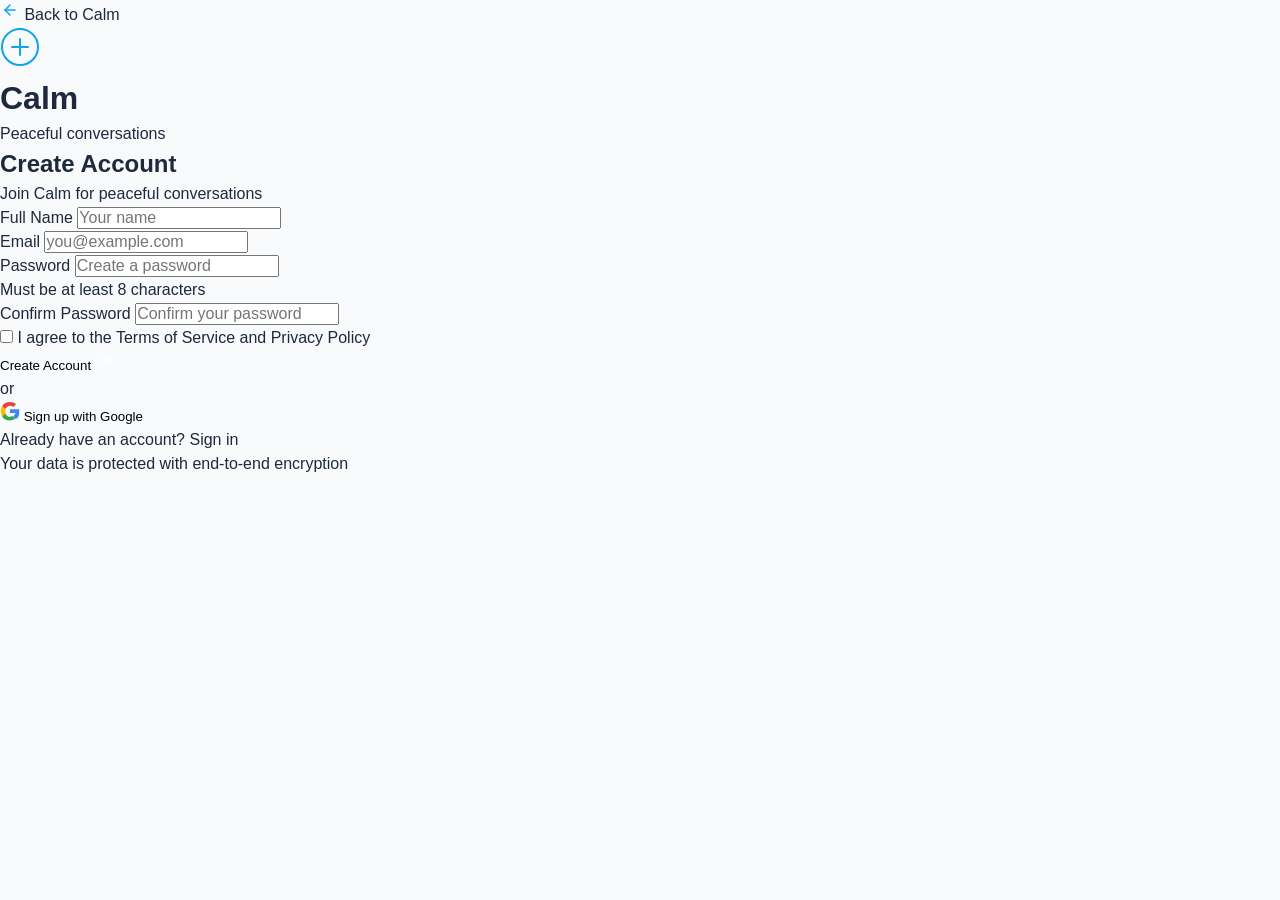
==== auth/index.html @ 11a18199 "Create index.html" ====
<!DOCTYPE html>
<html lang="en">
<head>
    <meta charset="UTF-8">
    <meta name="viewport" content="width=device-width, initial-scale=1.0">
    <title>Auth • Calm</title>
    <link rel="stylesheet" href="../style.css">
    <link rel="stylesheet" href="style.css">
    <style>
        * {
            -webkit-tap-highlight-color: transparent;
        }
    </style>
</head>
<body>
    <div class="auth-container">
        <!-- Back to Home -->
        <a href="../index.html" class="back-home">
            <svg width="20" height="20" viewBox="0 0 20 20" fill="none">
                <path d="M15 10H5" stroke="#0ea5e9" stroke-width="1.5" stroke-linecap="round"/>
                <path d="M10 15L5 10L10 5" stroke="#0ea5e9" stroke-width="1.5" stroke-linecap="round" stroke-linejoin="round"/>
            </svg>
            Back to Calm
        </a>

        <!-- Main Content -->
        <div class="auth-card">
            <!-- Logo -->
            <div class="auth-logo">
                <div class="logo-circle">
                    <svg width="40" height="40" viewBox="0 0 40 40" fill="none">
                        <circle cx="20" cy="20" r="18" stroke="#0ea5e9" stroke-width="2"/>
                        <path d="M20 12V28" stroke="#0ea5e9" stroke-width="2" stroke-linecap="round"/>
                        <path d="M12 20H28" stroke="#0ea5e9" stroke-width="2" stroke-linecap="round"/>
                    </svg>
                </div>
                <h1>Calm</h1>
                <p class="auth-tagline">Peaceful conversations</p>
            </div>

            <!-- Dynamic Content based on URL -->
            <div class="auth-content" id="authContent">
                <!-- Sign Up Form (Default) -->
                <div class="auth-form-wrapper" id="signupForm">
                    <h2>Create Account</h2>
                    <p class="auth-subtitle">Join Calm for peaceful conversations</p>
                    
                    <form class="auth-form" id="signupFormElement">
                        <div class="form-group">
                            <label for="signupName">Full Name</label>
                            <input 
                                type="text" 
                                id="signupName" 
                                name="name"
                                placeholder="Your name"
                                required
                                autocomplete="name"
                            >
                        </div>

                        <div class="form-group">
                            <label for="signupEmail">Email</label>
                            <input 
                                type="email" 
                                id="signupEmail" 
                                name="email"
                                placeholder="you@example.com"
                                required
                                autocomplete="email"
                            >
                        </div>

                        <div class="form-group">
                            <label for="signupPassword">Password</label>
                            <input 
                                type="password" 
                                id="signupPassword" 
                                name="password"
                                placeholder="Create a password"
                                required
                                autocomplete="new-password"
                            >
                            <div class="password-hint">
                                <span>Must be at least 8 characters</span>
                            </div>
                        </div>

                        <div class="form-group">
                            <label for="confirmPassword">Confirm Password</label>
                            <input 
                                type="password" 
                                id="confirmPassword" 
                                name="confirmPassword"
                                placeholder="Confirm your password"
                                required
                                autocomplete="new-password"
                            >
                        </div>

                        <!-- Terms -->
                        <div class="terms-agreement">
                            <input type="checkbox" id="terms" name="terms" required>
                            <label for="terms">
                                I agree to the <a href="#">Terms of Service</a> and <a href="#">Privacy Policy</a>
                            </label>
                        </div>

                        <!-- Submit Button -->
                        <button type="submit" class="auth-btn" id="signupBtn">
                            <span>Create Account</span>
                            <svg class="btn-icon" width="20" height="20" viewBox="0 0 20 20" fill="none">
                                <path d="M16.6667 10H3.33337" stroke="white" stroke-width="1.5" stroke-linecap="round"/>
                                <path d="M11.6667 5L16.6667 10L11.6667 15" stroke="white" stroke-width="1.5" stroke-linecap="round" stroke-linejoin="round"/>
                            </svg>
                        </button>

                        <!-- Divider -->
                        <div class="divider">
                            <span>or</span>
                        </div>

                        <!-- Social Sign Up -->
                        <div class="social-login">
                            <button type="button" class="social-btn google">
                                <svg width="20" height="20" viewBox="0 0 20 20" fill="none">
                                    <path d="M19.25 10.22C19.25 9.55 19.19 8.86 19.06 8.19H10V12.05H15.42C15.17 13.29 14.47 14.37 13.46 15.09V17.57H16.96C18.45 16.19 19.25 14.24 19.25 10.22Z" fill="#4285F4"/>
                                    <path d="M10 19.5C12.1 19.5 13.97 18.81 15.46 17.57L11.96 15.09C11.24 15.57 10.31 15.86 10 15.86C7.97 15.86 6.27 14.49 5.66 12.65H2.07V15.19C3.55 18.07 6.62 19.5 10 19.5Z" fill="#34A853"/>
                                    <path d="M5.66 12.65C5.41 11.89 5.26 11.08 5.26 10.25C5.26 9.42 5.41 8.61 5.66 7.85V5.31H2.07C1.22 6.91 0.75 8.73 0.75 10.25C0.75 11.77 1.22 13.59 2.07 15.19L5.66 12.65Z" fill="#FBBC05"/>
                                    <path d="M10 4.64C11.25 4.64 12.38 5.09 13.29 5.98L16.04 3.23C14.54 1.83 12.47 1 10 1C6.62 1 3.55 2.43 2.07 5.31L5.66 7.85C6.27 6.01 7.97 4.64 10 4.64Z" fill="#EA4335"/>
                                </svg>
                                Sign up with Google
                            </button>
                        </div>

                        <!-- Login Link -->
                        <div class="auth-footer">
                            <p>Already have an account? <a href="../login/index.html" class="auth-link">Sign in</a></p>
                        </div>
                    </form>
                </div>

                <!-- Forgot Password Form -->
                <div class="auth-form-wrapper" id="forgotForm" style="display: none;">
                    <h2>Reset Password</h2>
                    <p class="auth-subtitle">Enter your email to receive reset instructions</p>
                    
                    <form class="auth-form" id="forgotFormElement">
                        <div class="form-group">
                            <label for="forgotEmail">Email</label>
                            <input 
                                type="email" 
                                id="forgotEmail" 
                                name="email"
                                placeholder="you@example.com"
                                required
                                autocomplete="email"
                            >
                        </div>

                        <!-- Submit Button -->
                        <button type="submit" class="auth-btn" id="resetBtn">
                            <span>Send Reset Link</span>
                            <svg class="btn-icon" width="20" height="20" viewBox="0 0 20 20" fill="none">
                                <path d="M3.33337 10H16.6667" stroke="white" stroke-width="1.5" stroke-linecap="round"/>
                                <path d="M10 3.33333L16.6667 10L10 16.6667" stroke="white" stroke-width="1.5" stroke-linecap="round" stroke-linejoin="round"/>
                            </svg>
                        </button>

                        <!-- Back to Login -->
                        <div class="auth-footer">
                            <p>Remember your password? <a href="../login/index.html" class="auth-link">Back to login</a></p>
                        </div>
                    </form>
                </div>

                <!-- Success Message -->
                <div class="success-message" id="successMessage" style="display: none;">
                    <div class="success-icon">
                        <svg width="60" height="60" viewBox="0 0 60 60" fill="none">
                            <circle cx="30" cy="30" r="30" fill="#10b981" fill-opacity="0.1"/>
                            <path d="M20 30L27.5 37.5L40 25" stroke="#10b981" stroke-width="3" stroke-linecap="round" stroke-linejoin="round"/>
                        </svg>
                    </div>
                    <h3>Check Your Email</h3>
                    <p>We've sent password reset instructions to your email address.</p>
                    <button class="auth-btn secondary" id="backToLogin">
                        Back to Login
                    </button>
                </div>
            </div>

            <!-- Loading State -->
            <div class="loading-overlay" id="loadingOverlay">
                <div class="loading-spinner"></div>
            </div>
        </div>

        <!-- Footer Note -->
        <div class="auth-note">
            <p>Your data is protected with end-to-end encryption</p>
        </div>
    </div>

    <!-- Scripts -->
    <script src="script.js"></script>
    <script src="../utils/auth.js"></script>
    <script src="../utils/supabase.js"></script>
</body>
</html>
---- style.css ----
/* Root styles for the entire app */
* {
    margin: 0;
    padding: 0;
    box-sizing: border-box;
    font-family: -apple-system, BlinkMacSystemFont, 'Segoe UI', Roboto, Oxygen, Ubuntu, sans-serif;
}

body {
    background: #f8fafc;
    color: #1e293b;
    line-height: 1.5;
}

a {
    text-decoration: none;
    color: inherit;
}

button {
    cursor: pointer;
    border: none;
    background: none;
    font-family: inherit;
}

input, textarea, select {
    font-family: inherit;
    font-size: inherit;
}

/* Utility classes */
.container {
    max-width: 1200px;
    margin: 0 auto;
    padding: 0 20px;
}

.text-center {
    text-align: center;
}

.hidden {
    display: none !important;
}

/* Loading spinner */
.spinner {
    width: 40px;
    height: 40px;
    border: 3px solid #f0f9ff;
    border-top-color: #0ea5e9;
    border-radius: 50%;
    animation: spin 1s linear infinite;
}

@keyframes spin {
    to {
        transform: rotate(360deg);
    }
}

/* Message alerts */
.message-alert {
    position: fixed;
    top: 20px;
    left: 50%;
    transform: translateX(-50%);
    padding: 12px 24px;
    border-radius: 8px;
    color: white;
    font-size: 14px;
    font-weight: 500;
    z-index: 1000;
    animation: slideDown 0.3s ease;
}

@keyframes slideDown {
    from {
        top: -50px;
        opacity: 0;
    }
    to {
        top: 20px;
        opacity: 1;
    }
}

@keyframes slideUp {
    from {
        top: 20px;
        opacity: 1;
    }
    to {
        top: -50px;
        opacity: 0;
    }
}
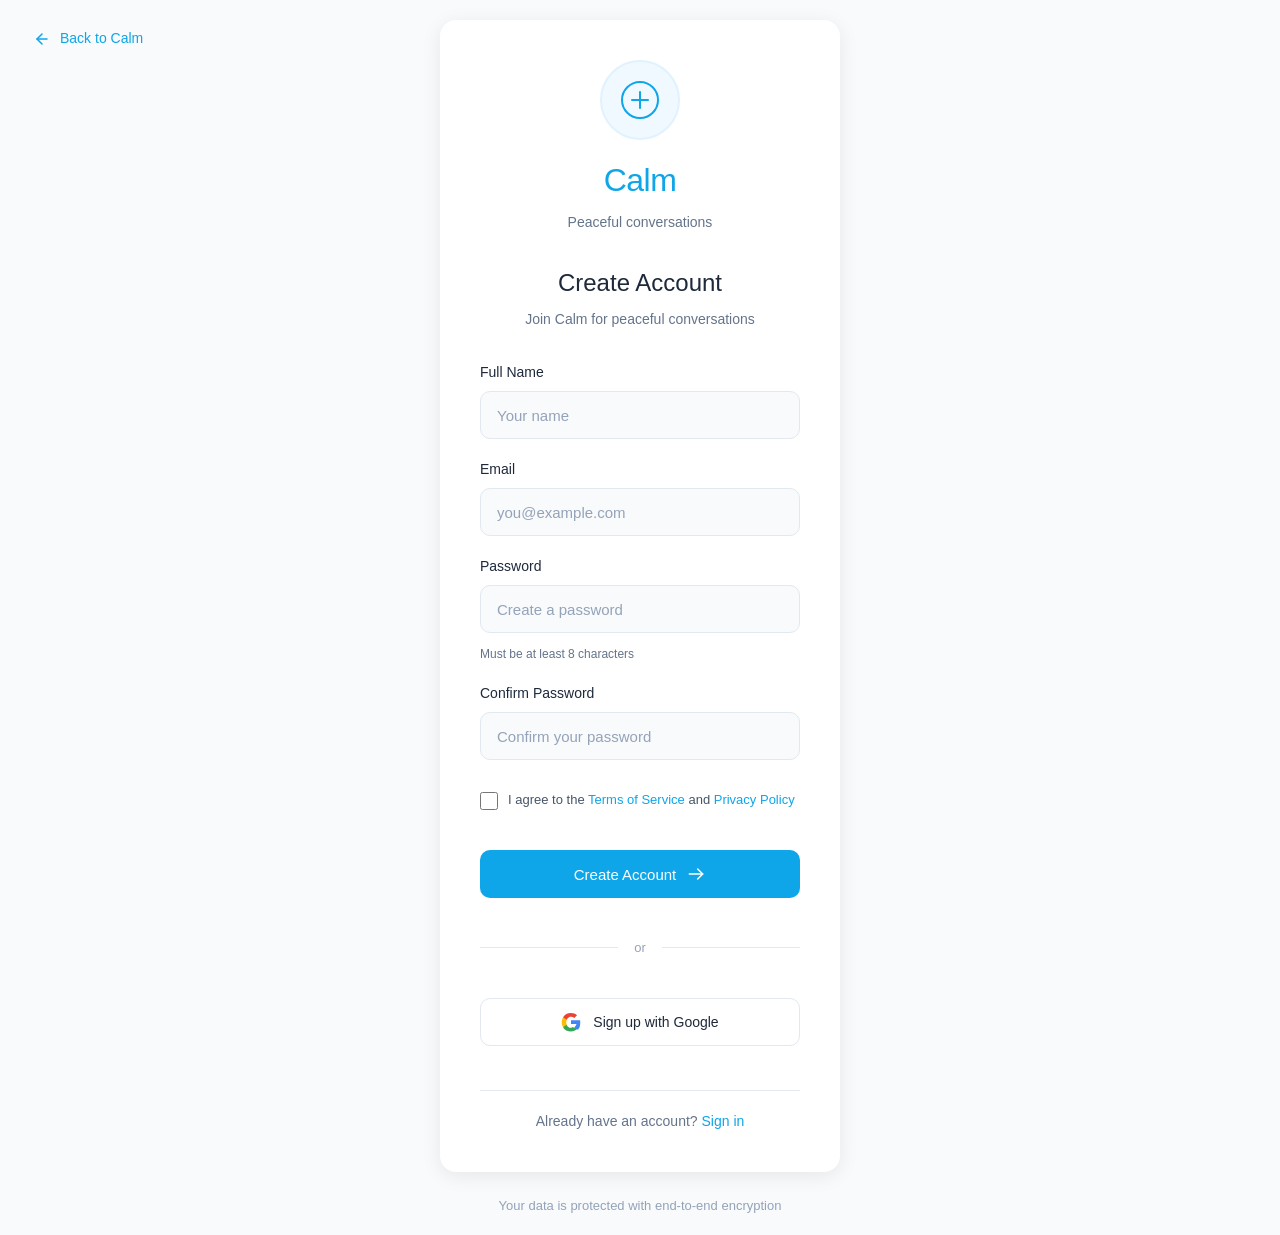
==== commit e56485a1: "Update index.html" ====
--- a/auth/index.html
+++ b/auth/index.html
@@ -202,8 +202,6 @@
     </div>
 
     <!-- Scripts -->
-    <script src="script.js"></script>
-    <script src="../utils/auth.js"></script>
-    <script src="../utils/supabase.js"></script>
+    <script type="module" src="script.js"></script>
 </body>
 </html>
--- a/auth/style.css
+++ b/auth/style.css
@@ -0,0 +1,369 @@
+/* Auth Page Styles */
+
+.auth-container {
+    min-height: 100vh;
+    display: flex;
+    flex-direction: column;
+    align-items: center;
+    justify-content: center;
+    padding: 20px;
+    background: #f8fafc;
+    position: relative;
+}
+
+.back-home {
+    position: absolute;
+    top: 20px;
+    left: 20px;
+    display: flex;
+    align-items: center;
+    gap: 8px;
+    color: #0ea5e9;
+    text-decoration: none;
+    font-size: 14px;
+    padding: 8px 12px;
+    border-radius: 8px;
+    transition: all 0.2s;
+}
+
+.back-home:hover {
+    background: #f0f9ff;
+}
+
+.auth-card {
+    width: 100%;
+    max-width: 400px;
+    background: white;
+    border-radius: 16px;
+    padding: 40px;
+    box-shadow: 0 4px 20px rgba(0, 0, 0, 0.08);
+    position: relative;
+}
+
+.auth-logo {
+    text-align: center;
+    margin-bottom: 32px;
+}
+
+.logo-circle {
+    width: 80px;
+    height: 80px;
+    margin: 0 auto 16px;
+    display: flex;
+    align-items: center;
+    justify-content: center;
+    background: #f0f9ff;
+    border-radius: 50%;
+    border: 2px solid #e0f2fe;
+}
+
+.auth-logo h1 {
+    font-size: 32px;
+    font-weight: 300;
+    color: #0ea5e9;
+    margin-bottom: 8px;
+    letter-spacing: -0.5px;
+}
+
+.auth-tagline {
+    color: #64748b;
+    font-size: 14px;
+    font-weight: 300;
+}
+
+.auth-content {
+    width: 100%;
+}
+
+.auth-form-wrapper h2 {
+    font-size: 24px;
+    font-weight: 400;
+    color: #1e293b;
+    margin-bottom: 8px;
+    text-align: center;
+}
+
+.auth-subtitle {
+    color: #64748b;
+    font-size: 14px;
+    text-align: center;
+    margin-bottom: 32px;
+    line-height: 1.5;
+}
+
+.auth-form {
+    display: flex;
+    flex-direction: column;
+    gap: 20px;
+}
+
+.form-group {
+    display: flex;
+    flex-direction: column;
+    gap: 8px;
+}
+
+.form-group label {
+    font-size: 14px;
+    font-weight: 500;
+    color: #1e293b;
+}
+
+.form-group input {
+    height: 48px;
+    padding: 0 16px;
+    border: 1px solid #e2e8f0;
+    border-radius: 10px;
+    font-size: 15px;
+    color: #1e293b;
+    background: #f8fafc;
+    transition: all 0.2s;
+}
+
+.form-group input:focus {
+    outline: none;
+    border-color: #0ea5e9;
+    background: white;
+    box-shadow: 0 0 0 3px rgba(14, 165, 233, 0.1);
+}
+
+.form-group input::placeholder {
+    color: #94a3b8;
+}
+
+.password-hint {
+    font-size: 12px;
+    color: #64748b;
+    margin-top: 4px;
+}
+
+.terms-agreement {
+    display: flex;
+    align-items: flex-start;
+    gap: 10px;
+    margin: 10px 0;
+}
+
+.terms-agreement input[type="checkbox"] {
+    width: 18px;
+    height: 18px;
+    margin-top: 2px;
+    border: 1px solid #cbd5e1;
+    border-radius: 4px;
+    cursor: pointer;
+    flex-shrink: 0;
+}
+
+.terms-agreement label {
+    font-size: 13px;
+    color: #475569;
+    line-height: 1.5;
+    cursor: pointer;
+}
+
+.terms-agreement a {
+    color: #0ea5e9;
+    text-decoration: none;
+}
+
+.terms-agreement a:hover {
+    text-decoration: underline;
+}
+
+.auth-btn {
+    height: 48px;
+    background: #0ea5e9;
+    color: white;
+    border: none;
+    border-radius: 10px;
+    font-size: 15px;
+    font-weight: 500;
+    display: flex;
+    align-items: center;
+    justify-content: center;
+    gap: 10px;
+    cursor: pointer;
+    transition: all 0.2s;
+    margin-top: 10px;
+}
+
+.auth-btn:hover {
+    background: #0284c7;
+    transform: translateY(-1px);
+}
+
+.auth-btn:active {
+    transform: translateY(0);
+}
+
+.auth-btn.secondary {
+    background: #f1f5f9;
+    color: #0ea5e9;
+    margin-top: 20px;
+}
+
+.auth-btn.secondary:hover {
+    background: #e2e8f0;
+}
+
+.btn-icon {
+    transition: transform 0.2s;
+}
+
+.auth-btn:hover .btn-icon {
+    transform: translateX(3px);
+}
+
+.divider {
+    display: flex;
+    align-items: center;
+    gap: 16px;
+    margin: 20px 0;
+}
+
+.divider::before,
+.divider::after {
+    content: '';
+    flex: 1;
+    height: 1px;
+    background: #e2e8f0;
+}
+
+.divider span {
+    font-size: 13px;
+    color: #94a3b8;
+    font-weight: 400;
+}
+
+.social-login {
+    display: flex;
+    flex-direction: column;
+    gap: 12px;
+}
+
+.social-btn {
+    height: 48px;
+    border: 1px solid #e2e8f0;
+    background: white;
+    border-radius: 10px;
+    display: flex;
+    align-items: center;
+    justify-content: center;
+    gap: 12px;
+    font-size: 14px;
+    color: #1e293b;
+    cursor: pointer;
+    transition: all 0.2s;
+}
+
+.social-btn:hover {
+    background: #f8fafc;
+    border-color: #cbd5e1;
+}
+
+.auth-footer {
+    text-align: center;
+    margin-top: 24px;
+    padding-top: 20px;
+    border-top: 1px solid #e2e8f0;
+}
+
+.auth-footer p {
+    color: #64748b;
+    font-size: 14px;
+}
+
+.auth-link {
+    color: #0ea5e9;
+    text-decoration: none;
+    font-weight: 500;
+    transition: color 0.2s;
+}
+
+.auth-link:hover {
+    color: #0284c7;
+}
+
+/* Success Message */
+.success-message {
+    text-align: center;
+    padding: 20px 0;
+}
+
+.success-icon {
+    margin-bottom: 24px;
+}
+
+.success-message h3 {
+    font-size: 22px;
+    font-weight: 400;
+    color: #10b981;
+    margin-bottom: 12px;
+}
+
+.success-message p {
+    color: #64748b;
+    font-size: 15px;
+    line-height: 1.5;
+    margin-bottom: 24px;
+}
+
+/* Loading Overlay */
+.loading-overlay {
+    position: absolute;
+    top: 0;
+    left: 0;
+    right: 0;
+    bottom: 0;
+    background: rgba(255, 255, 255, 0.9);
+    backdrop-filter: blur(4px);
+    display: none;
+    align-items: center;
+    justify-content: center;
+    border-radius: 16px;
+    z-index: 10;
+}
+
+.loading-overlay.active {
+    display: flex;
+}
+
+.loading-spinner {
+    width: 40px;
+    height: 40px;
+    border: 3px solid #f0f9ff;
+    border-top-color: #0ea5e9;
+    border-radius: 50%;
+    animation: spin 1s linear infinite;
+}
+
+@keyframes spin {
+    to {
+        transform: rotate(360deg);
+    }
+}
+
+.auth-note {
+    max-width: 400px;
+    margin-top: 24px;
+    text-align: center;
+    padding: 0 20px;
+}
+
+.auth-note p {
+    font-size: 13px;
+    color: #94a3b8;
+    line-height: 1.5;
+}
+
+/* Mobile */
+@media (max-width: 480px) {
+    .auth-card {
+        padding: 30px 24px;
+    }
+    
+    .back-home {
+        top: 16px;
+        left: 16px;
+    }
+}
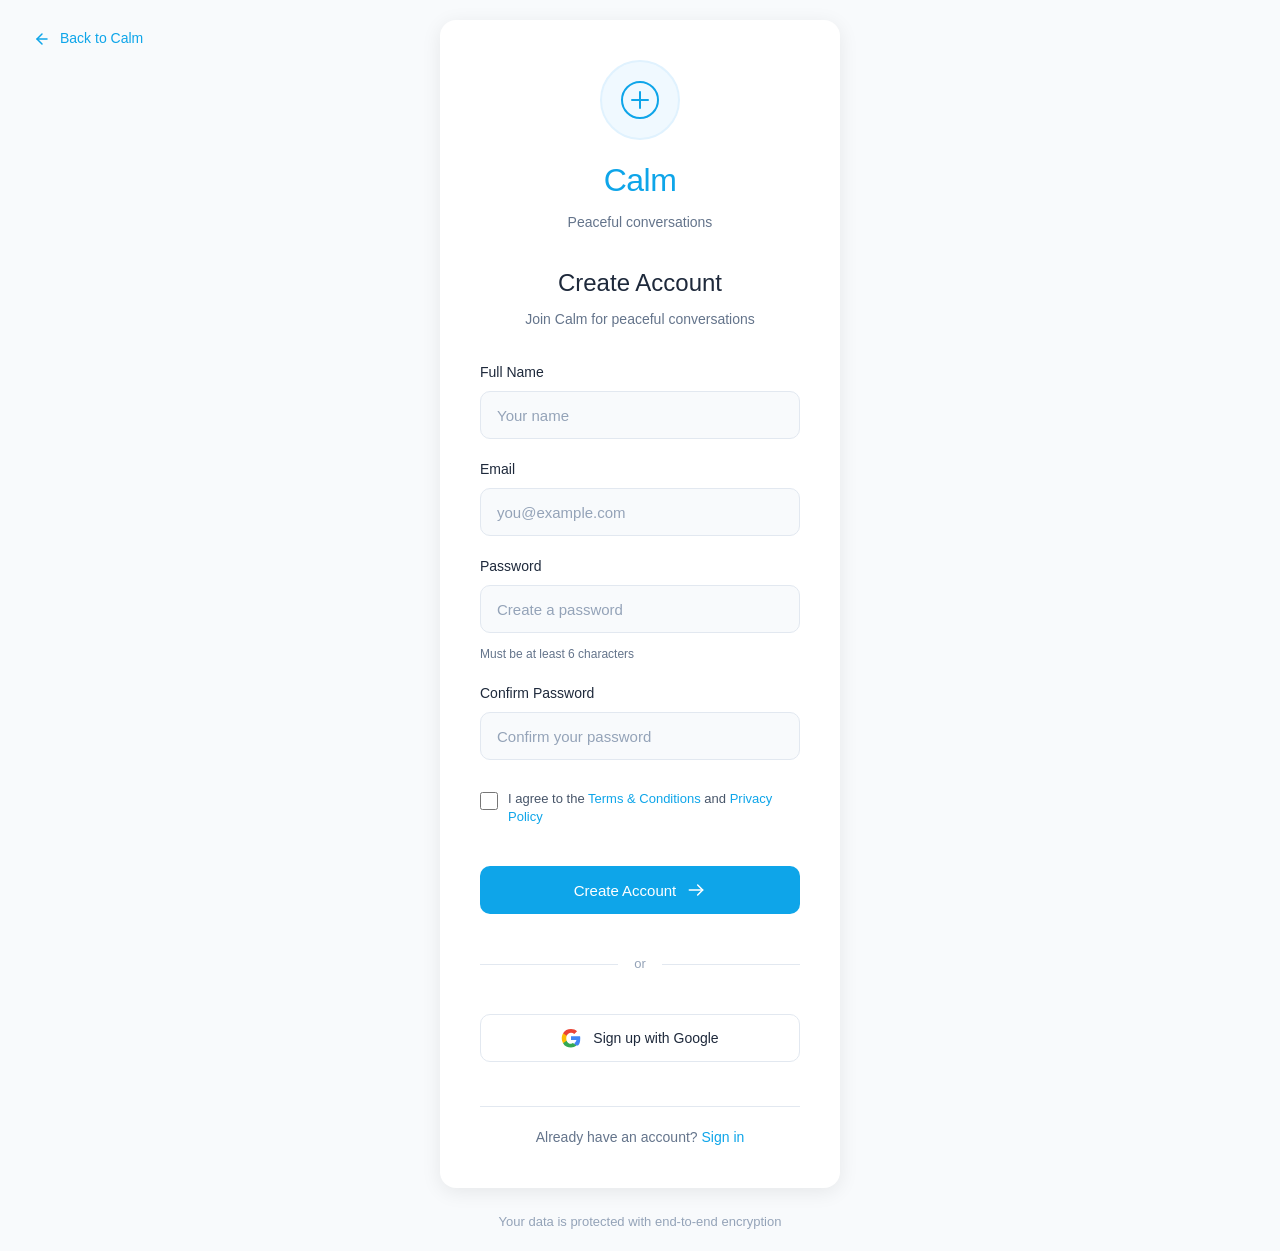
==== commit 33325193: "Updated index.html" ====
--- a/auth/index.html
+++ b/auth/index.html
@@ -9,6 +9,45 @@
     <style>
         * {
             -webkit-tap-highlight-color: transparent;
+        }
+        
+        .terms-agreement {
+            display: flex;
+            align-items: flex-start;
+            gap: 10px;
+            margin: 10px 0;
+            font-size: 14px;
+            color: #475569;
+        }
+        
+        .terms-agreement input[type="checkbox"] {
+            width: 18px;
+            height: 18px;
+            margin-top: 2px;
+            border: 1px solid #cbd5e1;
+            border-radius: 4px;
+            cursor: pointer;
+            flex-shrink: 0;
+        }
+        
+        .terms-links {
+            display: flex;
+            gap: 10px;
+            margin-top: 5px;
+        }
+        
+        .terms-links a {
+            color: #0ea5e9;
+            text-decoration: none;
+            font-size: 13px;
+            padding: 4px 8px;
+            border-radius: 4px;
+            transition: all 0.2s;
+        }
+        
+        .terms-links a:hover {
+            background: #f0f9ff;
+            text-decoration: underline;
         }
     </style>
 </head>
@@ -81,7 +120,7 @@
                                 autocomplete="new-password"
                             >
                             <div class="password-hint">
-                                <span>Must be at least 8 characters</span>
+                                <span>Must be at least 6 characters</span>
                             </div>
                         </div>
 
@@ -100,8 +139,15 @@
                         <!-- Terms -->
                         <div class="terms-agreement">
                             <input type="checkbox" id="terms" name="terms" required>
-                            <label for="terms">
-                                I agree to the <a href="#">Terms of Service</a> and <a href="#">Privacy Policy</a>
+                            <label for="terms" style="line-height: 1.4;">
+                                I agree to the 
+                                <a href="#terms" style="color: #0ea5e9; text-decoration: none;">
+                                    Terms & Conditions
+                                </a> 
+                                and 
+                                <a href="#privacy" style="color: #0ea5e9; text-decoration: none;">
+                                    Privacy Policy
+                                </a>
                             </label>
                         </div>
 
--- a/style.css
+++ b/style.css
@@ -10,6 +10,7 @@
     background: #f8fafc;
     color: #1e293b;
     line-height: 1.5;
+    min-height: 100vh;
 }
 
 a {
@@ -42,22 +43,6 @@
 
 .hidden {
     display: none !important;
-}
-
-/* Loading spinner */
-.spinner {
-    width: 40px;
-    height: 40px;
-    border: 3px solid #f0f9ff;
-    border-top-color: #0ea5e9;
-    border-radius: 50%;
-    animation: spin 1s linear infinite;
-}
-
-@keyframes spin {
-    to {
-        transform: rotate(360deg);
-    }
 }
 
 /* Message alerts */
@@ -73,6 +58,20 @@
     font-weight: 500;
     z-index: 1000;
     animation: slideDown 0.3s ease;
+    max-width: 90%;
+    text-align: center;
+}
+
+.message-alert.success {
+    background: #10b981;
+}
+
+.message-alert.error {
+    background: #ef4444;
+}
+
+.message-alert.info {
+    background: #0ea5e9;
 }
 
 @keyframes slideDown {
@@ -96,3 +95,159 @@
         opacity: 0;
     }
 }
+
+/* Loading spinner */
+.spinner {
+    width: 40px;
+    height: 40px;
+    border: 3px solid #f0f9ff;
+    border-top-color: #0ea5e9;
+    border-radius: 50%;
+    animation: spin 1s linear infinite;
+}
+
+@keyframes spin {
+    to {
+        transform: rotate(360deg);
+    }
+}
+
+/* Hero section for main page */
+.hero {
+    min-height: 100vh;
+    display: flex;
+    flex-direction: column;
+    align-items: center;
+    justify-content: center;
+    text-align: center;
+    padding: 20px;
+    background: linear-gradient(135deg, #f0f9ff 0%, #e0f2fe 100%);
+}
+
+.logo {
+    font-size: 48px;
+    font-weight: 300;
+    color: #0ea5e9;
+    margin-bottom: 16px;
+    letter-spacing: -1px;
+}
+
+.tagline {
+    font-size: 20px;
+    color: #64748b;
+    margin-bottom: 40px;
+    font-weight: 300;
+    line-height: 1.6;
+}
+
+.auth-buttons {
+    display: flex;
+    gap: 16px;
+    margin-top: 32px;
+    flex-wrap: wrap;
+    justify-content: center;
+}
+
+.btn {
+    padding: 12px 32px;
+    border-radius: 10px;
+    font-size: 16px;
+    font-weight: 500;
+    text-decoration: none;
+    transition: all 0.2s;
+    display: inline-block;
+}
+
+.btn-primary {
+    background: #0ea5e9;
+    color: white;
+}
+
+.btn-primary:hover {
+    background: #0284c7;
+    transform: translateY(-2px);
+    box-shadow: 0 4px 12px rgba(14, 165, 233, 0.3);
+}
+
+.btn-secondary {
+    background: white;
+    color: #0ea5e9;
+    border: 2px solid #e2e8f0;
+}
+
+.btn-secondary:hover {
+    border-color: #0ea5e9;
+    transform: translateY(-2px);
+    box-shadow: 0 4px 12px rgba(14, 165, 233, 0.1);
+}
+
+#user-info {
+    background: white;
+    padding: 24px;
+    border-radius: 16px;
+    box-shadow: 0 4px 20px rgba(0, 0, 0, 0.08);
+    margin-top: 32px;
+    max-width: 400px;
+    width: 100%;
+    display: none;
+}
+
+#user-info.active {
+    display: block;
+}
+
+/* Responsive */
+@media (max-width: 768px) {
+    .hero {
+        padding: 40px 20px;
+    }
+    
+    .logo {
+        font-size: 36px;
+    }
+    
+    .tagline {
+        font-size: 18px;
+    }
+    
+    .auth-buttons {
+        flex-direction: column;
+        align-items: stretch;
+        max-width: 300px;
+        width: 100%;
+    }
+    
+    .btn {
+        width: 100%;
+        text-align: center;
+    }
+}
+
+/* Back home link */
+.back-home {
+    position: absolute;
+    top: 20px;
+    left: 20px;
+    display: flex;
+    align-items: center;
+    gap: 8px;
+    color: #0ea5e9;
+    text-decoration: none;
+    font-size: 14px;
+    padding: 8px 12px;
+    border-radius: 8px;
+    transition: all 0.2s;
+    z-index: 100;
+}
+
+.back-home:hover {
+    background: #f0f9ff;
+}
+
+@media (max-width: 768px) {
+    .back-home {
+        top: 16px;
+        left: 16px;
+        font-size: 13px;
+    }
+}
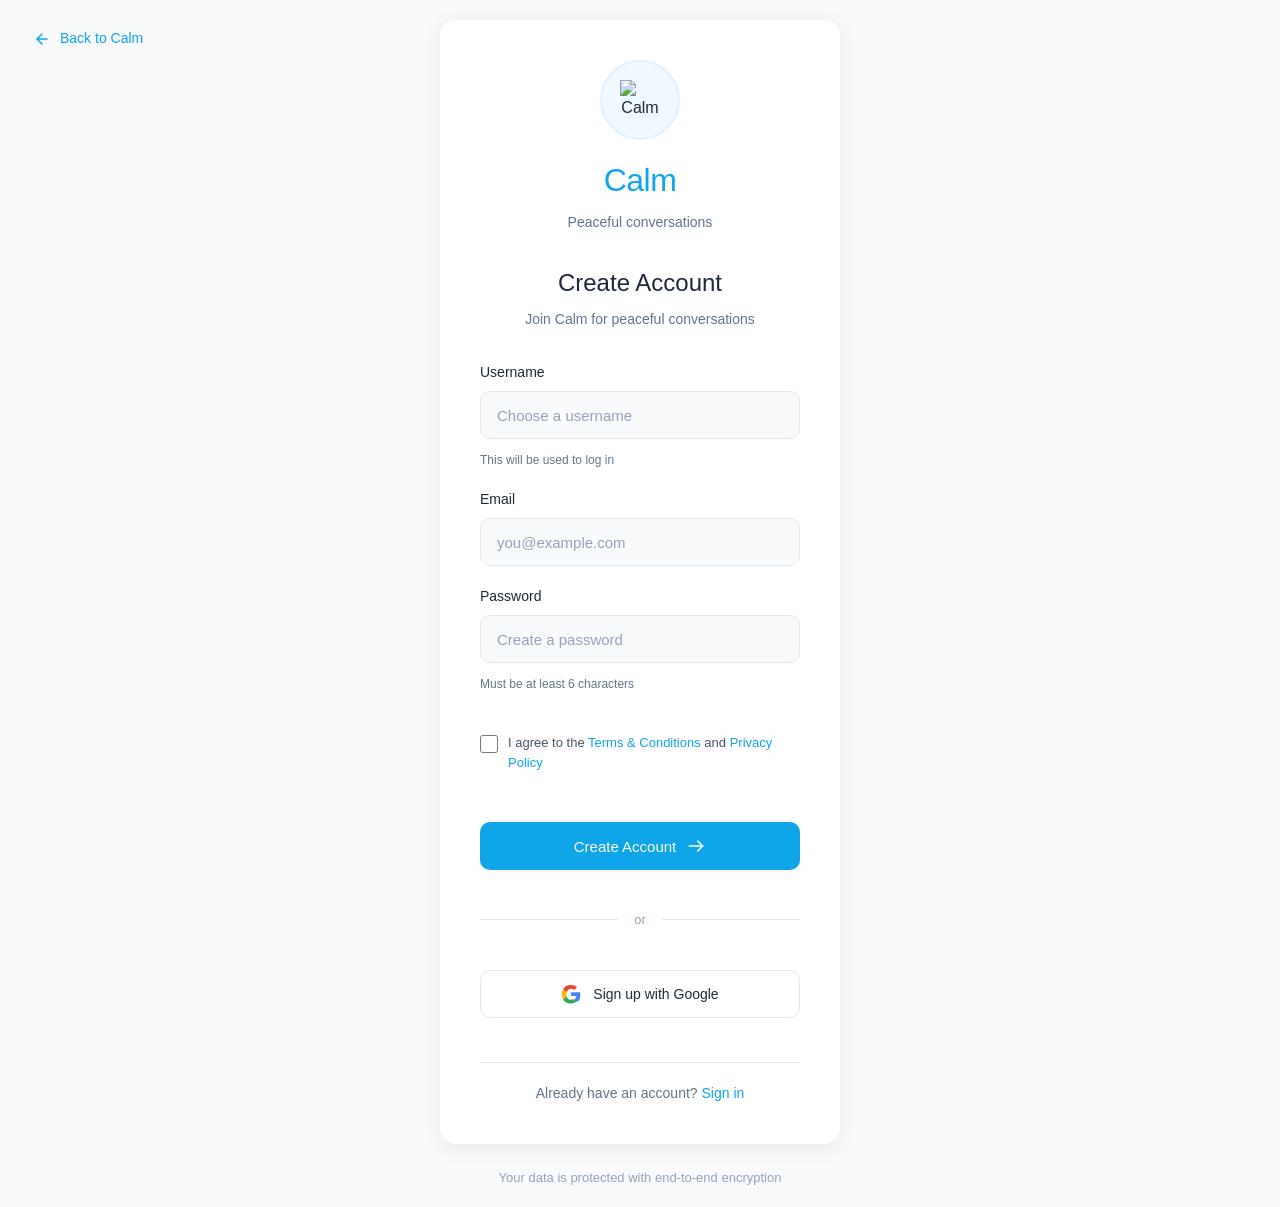
==== commit 56b2a945: "Update index.html" ====
--- a/auth/index.html
+++ b/auth/index.html
@@ -3,9 +3,10 @@
 <head>
     <meta charset="UTF-8">
     <meta name="viewport" content="width=device-width, initial-scale=1.0">
-    <title>Auth • Calm</title>
+    <title>Sign Up • Calm</title>
     <link rel="stylesheet" href="../style.css">
     <link rel="stylesheet" href="style.css">
+    <link rel="icon" href="../logo.png" type="image/png">
     <style>
         * {
             -webkit-tap-highlight-color: transparent;
@@ -15,7 +16,7 @@
             display: flex;
             align-items: flex-start;
             gap: 10px;
-            margin: 10px 0;
+            margin: 20px 0;
             font-size: 14px;
             color: #475569;
         }
@@ -28,26 +29,35 @@
             border-radius: 4px;
             cursor: pointer;
             flex-shrink: 0;
+            transition: all 0.2s;
+        }
+        
+        .terms-agreement input[type="checkbox"]:checked {
+            background: #0ea5e9;
+            border-color: #0ea5e9;
         }
         
         .terms-links {
             display: flex;
-            gap: 10px;
-            margin-top: 5px;
+            gap: 15px;
+            margin-top: 8px;
         }
         
         .terms-links a {
             color: #0ea5e9;
             text-decoration: none;
             font-size: 13px;
-            padding: 4px 8px;
-            border-radius: 4px;
-            transition: all 0.2s;
+            padding: 6px 12px;
+            border-radius: 6px;
+            transition: all 0.3s cubic-bezier(0.4, 0, 0.2, 1);
+            background: #f0f9ff;
         }
         
         .terms-links a:hover {
-            background: #f0f9ff;
-            text-decoration: underline;
+            background: #0ea5e9;
+            color: white;
+            transform: translateY(-2px);
+            box-shadow: 0 4px 12px rgba(14, 165, 233, 0.3);
         }
     </style>
 </head>
@@ -67,172 +77,109 @@
             <!-- Logo -->
             <div class="auth-logo">
                 <div class="logo-circle">
-                    <svg width="40" height="40" viewBox="0 0 40 40" fill="none">
-                        <circle cx="20" cy="20" r="18" stroke="#0ea5e9" stroke-width="2"/>
-                        <path d="M20 12V28" stroke="#0ea5e9" stroke-width="2" stroke-linecap="round"/>
-                        <path d="M12 20H28" stroke="#0ea5e9" stroke-width="2" stroke-linecap="round"/>
-                    </svg>
+                    <img src="../logo.png" alt="Calm Logo" style="width: 40px; height: 40px;">
                 </div>
                 <h1>Calm</h1>
                 <p class="auth-tagline">Peaceful conversations</p>
             </div>
 
-            <!-- Dynamic Content based on URL -->
-            <div class="auth-content" id="authContent">
-                <!-- Sign Up Form (Default) -->
-                <div class="auth-form-wrapper" id="signupForm">
-                    <h2>Create Account</h2>
-                    <p class="auth-subtitle">Join Calm for peaceful conversations</p>
-                    
-                    <form class="auth-form" id="signupFormElement">
-                        <div class="form-group">
-                            <label for="signupName">Full Name</label>
-                            <input 
-                                type="text" 
-                                id="signupName" 
-                                name="name"
-                                placeholder="Your name"
-                                required
-                                autocomplete="name"
-                            >
+            <!-- Sign Up Form -->
+            <div class="auth-form-wrapper" id="signupForm">
+                <h2>Create Account</h2>
+                <p class="auth-subtitle">Join Calm for peaceful conversations</p>
+                
+                <form class="auth-form" id="signupFormElement">
+                    <div class="form-group">
+                        <label for="username">Username</label>
+                        <input 
+                            type="text" 
+                            id="username" 
+                            name="username"
+                            placeholder="Choose a username"
+                            required
+                            autocomplete="username"
+                        >
+                        <div class="password-hint">
+                            <span>This will be used to log in</span>
                         </div>
-
-                        <div class="form-group">
-                            <label for="signupEmail">Email</label>
-                            <input 
-                                type="email" 
-                                id="signupEmail" 
-                                name="email"
-                                placeholder="you@example.com"
-                                required
-                                autocomplete="email"
-                            >
+                    </div>
+
+                    <div class="form-group">
+                        <label for="signupEmail">Email</label>
+                        <input 
+                            type="email" 
+                            id="signupEmail" 
+                            name="email"
+                            placeholder="you@example.com"
+                            required
+                            autocomplete="email"
+                        >
+                    </div>
+
+                    <div class="form-group">
+                        <label for="signupPassword">Password</label>
+                        <input 
+                            type="password" 
+                            id="signupPassword" 
+                            name="password"
+                            placeholder="Create a password"
+                            required
+                            autocomplete="new-password"
+                        >
+                        <div class="password-hint">
+                            <span>Must be at least 6 characters</span>
                         </div>
-
-                        <div class="form-group">
-                            <label for="signupPassword">Password</label>
-                            <input 
-                                type="password" 
-                                id="signupPassword" 
-                                name="password"
-                                placeholder="Create a password"
-                                required
-                                autocomplete="new-password"
-                            >
-                            <div class="password-hint">
-                                <span>Must be at least 6 characters</span>
-                            </div>
-                        </div>
-
-                        <div class="form-group">
-                            <label for="confirmPassword">Confirm Password</label>
-                            <input 
-                                type="password" 
-                                id="confirmPassword" 
-                                name="confirmPassword"
-                                placeholder="Confirm your password"
-                                required
-                                autocomplete="new-password"
-                            >
-                        </div>
-
-                        <!-- Terms -->
-                        <div class="terms-agreement">
-                            <input type="checkbox" id="terms" name="terms" required>
-                            <label for="terms" style="line-height: 1.4;">
-                                I agree to the 
-                                <a href="#terms" style="color: #0ea5e9; text-decoration: none;">
-                                    Terms & Conditions
-                                </a> 
-                                and 
-                                <a href="#privacy" style="color: #0ea5e9; text-decoration: none;">
-                                    Privacy Policy
-                                </a>
-                            </label>
-                        </div>
-
-                        <!-- Submit Button -->
-                        <button type="submit" class="auth-btn" id="signupBtn">
-                            <span>Create Account</span>
-                            <svg class="btn-icon" width="20" height="20" viewBox="0 0 20 20" fill="none">
-                                <path d="M16.6667 10H3.33337" stroke="white" stroke-width="1.5" stroke-linecap="round"/>
-                                <path d="M11.6667 5L16.6667 10L11.6667 15" stroke="white" stroke-width="1.5" stroke-linecap="round" stroke-linejoin="round"/>
+                    </div>
+
+                    <!-- Security question section added by JavaScript -->
+
+                    <!-- Terms -->
+                    <div class="terms-agreement">
+                        <input type="checkbox" id="terms" name="terms" required>
+                        <label for="terms">
+                            I agree to the 
+                            <a href="#terms" style="color: #0ea5e9; text-decoration: none;">
+                                Terms & Conditions
+                            </a> 
+                            and 
+                            <a href="#privacy" style="color: #0ea5e9; text-decoration: none;">
+                                Privacy Policy
+                            </a>
+                        </label>
+                    </div>
+
+                    <!-- Submit Button -->
+                    <button type="submit" class="auth-btn" id="signupBtn">
+                        <span>Create Account</span>
+                        <svg class="btn-icon" width="20" height="20" viewBox="0 0 20 20" fill="none">
+                            <path d="M16.6667 10H3.33337" stroke="white" stroke-width="1.5" stroke-linecap="round"/>
+                            <path d="M11.6667 5L16.6667 10L11.6667 15" stroke="white" stroke-width="1.5" stroke-linecap="round" stroke-linejoin="round"/>
+                        </svg>
+                    </button>
+
+                    <!-- Divider -->
+                    <div class="divider">
+                        <span>or</span>
+                    </div>
+
+                    <!-- Social Sign Up -->
+                    <div class="social-login">
+                        <button type="button" class="social-btn google">
+                            <svg width="20" height="20" viewBox="0 0 20 20" fill="none">
+                                <path d="M19.25 10.22C19.25 9.55 19.19 8.86 19.06 8.19H10V12.05H15.42C15.17 13.29 14.47 14.37 13.46 15.09V17.57H16.96C18.45 16.19 19.25 14.24 19.25 10.22Z" fill="#4285F4"/>
+                                <path d="M10 19.5C12.1 19.5 13.97 18.81 15.46 17.57L11.96 15.09C11.24 15.57 10.31 15.86 10 15.86C7.97 15.86 6.27 14.49 5.66 12.65H2.07V15.19C3.55 18.07 6.62 19.5 10 19.5Z" fill="#34A853"/>
+                                <path d="M5.66 12.65C5.41 11.89 5.26 11.08 5.26 10.25C5.26 9.42 5.41 8.61 5.66 7.85V5.31H2.07C1.22 6.91 0.75 8.73 0.75 10.25C0.75 11.77 1.22 13.59 2.07 15.19L5.66 12.65Z" fill="#FBBC05"/>
+                                <path d="M10 4.64C11.25 4.64 12.38 5.09 13.29 5.98L16.04 3.23C14.54 1.83 12.47 1 10 1C6.62 1 3.55 2.43 2.07 5.31L5.66 7.85C6.27 6.01 7.97 4.64 10 4.64Z" fill="#EA4335"/>
                             </svg>
+                            Sign up with Google
                         </button>
-
-                        <!-- Divider -->
-                        <div class="divider">
-                            <span>or</span>
-                        </div>
-
-                        <!-- Social Sign Up -->
-                        <div class="social-login">
-                            <button type="button" class="social-btn google">
-                                <svg width="20" height="20" viewBox="0 0 20 20" fill="none">
-                                    <path d="M19.25 10.22C19.25 9.55 19.19 8.86 19.06 8.19H10V12.05H15.42C15.17 13.29 14.47 14.37 13.46 15.09V17.57H16.96C18.45 16.19 19.25 14.24 19.25 10.22Z" fill="#4285F4"/>
-                                    <path d="M10 19.5C12.1 19.5 13.97 18.81 15.46 17.57L11.96 15.09C11.24 15.57 10.31 15.86 10 15.86C7.97 15.86 6.27 14.49 5.66 12.65H2.07V15.19C3.55 18.07 6.62 19.5 10 19.5Z" fill="#34A853"/>
-                                    <path d="M5.66 12.65C5.41 11.89 5.26 11.08 5.26 10.25C5.26 9.42 5.41 8.61 5.66 7.85V5.31H2.07C1.22 6.91 0.75 8.73 0.75 10.25C0.75 11.77 1.22 13.59 2.07 15.19L5.66 12.65Z" fill="#FBBC05"/>
-                                    <path d="M10 4.64C11.25 4.64 12.38 5.09 13.29 5.98L16.04 3.23C14.54 1.83 12.47 1 10 1C6.62 1 3.55 2.43 2.07 5.31L5.66 7.85C6.27 6.01 7.97 4.64 10 4.64Z" fill="#EA4335"/>
-                                </svg>
-                                Sign up with Google
-                            </button>
-                        </div>
-
-                        <!-- Login Link -->
-                        <div class="auth-footer">
-                            <p>Already have an account? <a href="../login/index.html" class="auth-link">Sign in</a></p>
-                        </div>
-                    </form>
-                </div>
-
-                <!-- Forgot Password Form -->
-                <div class="auth-form-wrapper" id="forgotForm" style="display: none;">
-                    <h2>Reset Password</h2>
-                    <p class="auth-subtitle">Enter your email to receive reset instructions</p>
-                    
-                    <form class="auth-form" id="forgotFormElement">
-                        <div class="form-group">
-                            <label for="forgotEmail">Email</label>
-                            <input 
-                                type="email" 
-                                id="forgotEmail" 
-                                name="email"
-                                placeholder="you@example.com"
-                                required
-                                autocomplete="email"
-                            >
-                        </div>
-
-                        <!-- Submit Button -->
-                        <button type="submit" class="auth-btn" id="resetBtn">
-                            <span>Send Reset Link</span>
-                            <svg class="btn-icon" width="20" height="20" viewBox="0 0 20 20" fill="none">
-                                <path d="M3.33337 10H16.6667" stroke="white" stroke-width="1.5" stroke-linecap="round"/>
-                                <path d="M10 3.33333L16.6667 10L10 16.6667" stroke="white" stroke-width="1.5" stroke-linecap="round" stroke-linejoin="round"/>
-                            </svg>
-                        </button>
-
-                        <!-- Back to Login -->
-                        <div class="auth-footer">
-                            <p>Remember your password? <a href="../login/index.html" class="auth-link">Back to login</a></p>
-                        </div>
-                    </form>
-                </div>
-
-                <!-- Success Message -->
-                <div class="success-message" id="successMessage" style="display: none;">
-                    <div class="success-icon">
-                        <svg width="60" height="60" viewBox="0 0 60 60" fill="none">
-                            <circle cx="30" cy="30" r="30" fill="#10b981" fill-opacity="0.1"/>
-                            <path d="M20 30L27.5 37.5L40 25" stroke="#10b981" stroke-width="3" stroke-linecap="round" stroke-linejoin="round"/>
-                        </svg>
-                    </div>
-                    <h3>Check Your Email</h3>
-                    <p>We've sent password reset instructions to your email address.</p>
-                    <button class="auth-btn secondary" id="backToLogin">
-                        Back to Login
-                    </button>
-                </div>
+                    </div>
+
+                    <!-- Login Link -->
+                    <div class="auth-footer">
+                        <p>Already have an account? <a href="../login/index.html" class="auth-link">Sign in</a></p>
+                    </div>
+                </form>
             </div>
 
             <!-- Loading State -->
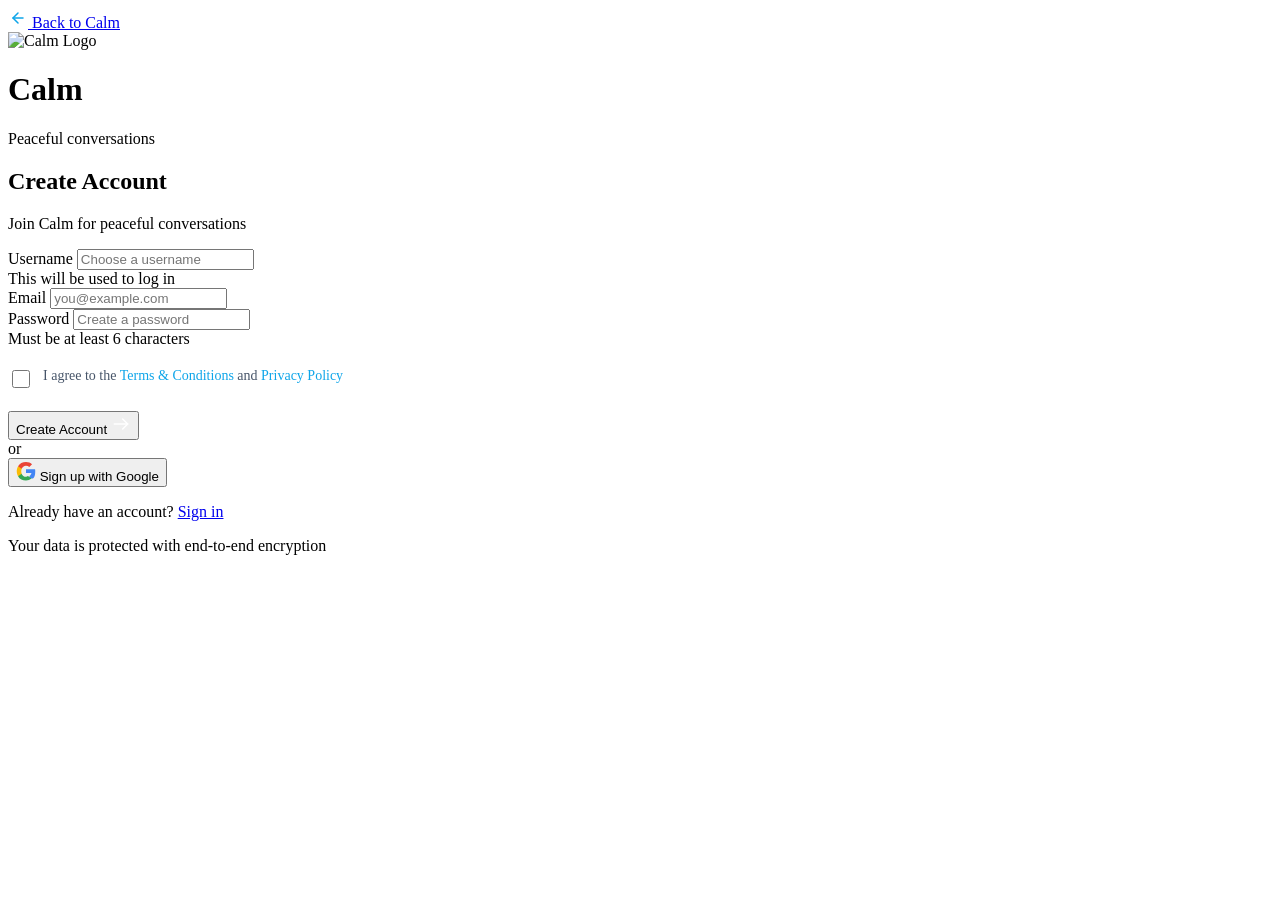
==== commit f48dbb66: "Update index.html" ====
--- a/auth/index.html
+++ b/auth/index.html
@@ -4,9 +4,9 @@
     <meta charset="UTF-8">
     <meta name="viewport" content="width=device-width, initial-scale=1.0">
     <title>Sign Up • Calm</title>
-    <link rel="stylesheet" href="../style.css">
-    <link rel="stylesheet" href="style.css">
-    <link rel="icon" href="../logo.png" type="image/png">
+    <link rel="stylesheet" href="/ai/style.css">
+    <link rel="stylesheet" href="/ai/auth/style.css">
+    <link rel="icon" href="/ai/logo.png" type="image/png">
     <style>
         * {
             -webkit-tap-highlight-color: transparent;
@@ -64,7 +64,7 @@
 <body>
     <div class="auth-container">
         <!-- Back to Home -->
-        <a href="../index.html" class="back-home">
+        <a href="/ai/index.html" class="back-home">
             <svg width="20" height="20" viewBox="0 0 20 20" fill="none">
                 <path d="M15 10H5" stroke="#0ea5e9" stroke-width="1.5" stroke-linecap="round"/>
                 <path d="M10 15L5 10L10 5" stroke="#0ea5e9" stroke-width="1.5" stroke-linecap="round" stroke-linejoin="round"/>
@@ -77,7 +77,7 @@
             <!-- Logo -->
             <div class="auth-logo">
                 <div class="logo-circle">
-                    <img src="../logo.png" alt="Calm Logo" style="width: 40px; height: 40px;">
+                    <img src="/ai/logo.png" alt="Calm Logo" style="width: 40px; height: 40px;">
                 </div>
                 <h1>Calm</h1>
                 <p class="auth-tagline">Peaceful conversations</p>
@@ -177,7 +177,7 @@
 
                     <!-- Login Link -->
                     <div class="auth-footer">
-                        <p>Already have an account? <a href="../login/index.html" class="auth-link">Sign in</a></p>
+                        <p>Already have an account? <a href="/ai/login/index.html" class="auth-link">Sign in</a></p>
                     </div>
                 </form>
             </div>
@@ -195,6 +195,6 @@
     </div>
 
     <!-- Scripts -->
-    <script type="module" src="script.js"></script>
+    <script type="module" src="/ai/auth/script.js"></script>
 </body>
 </html>
